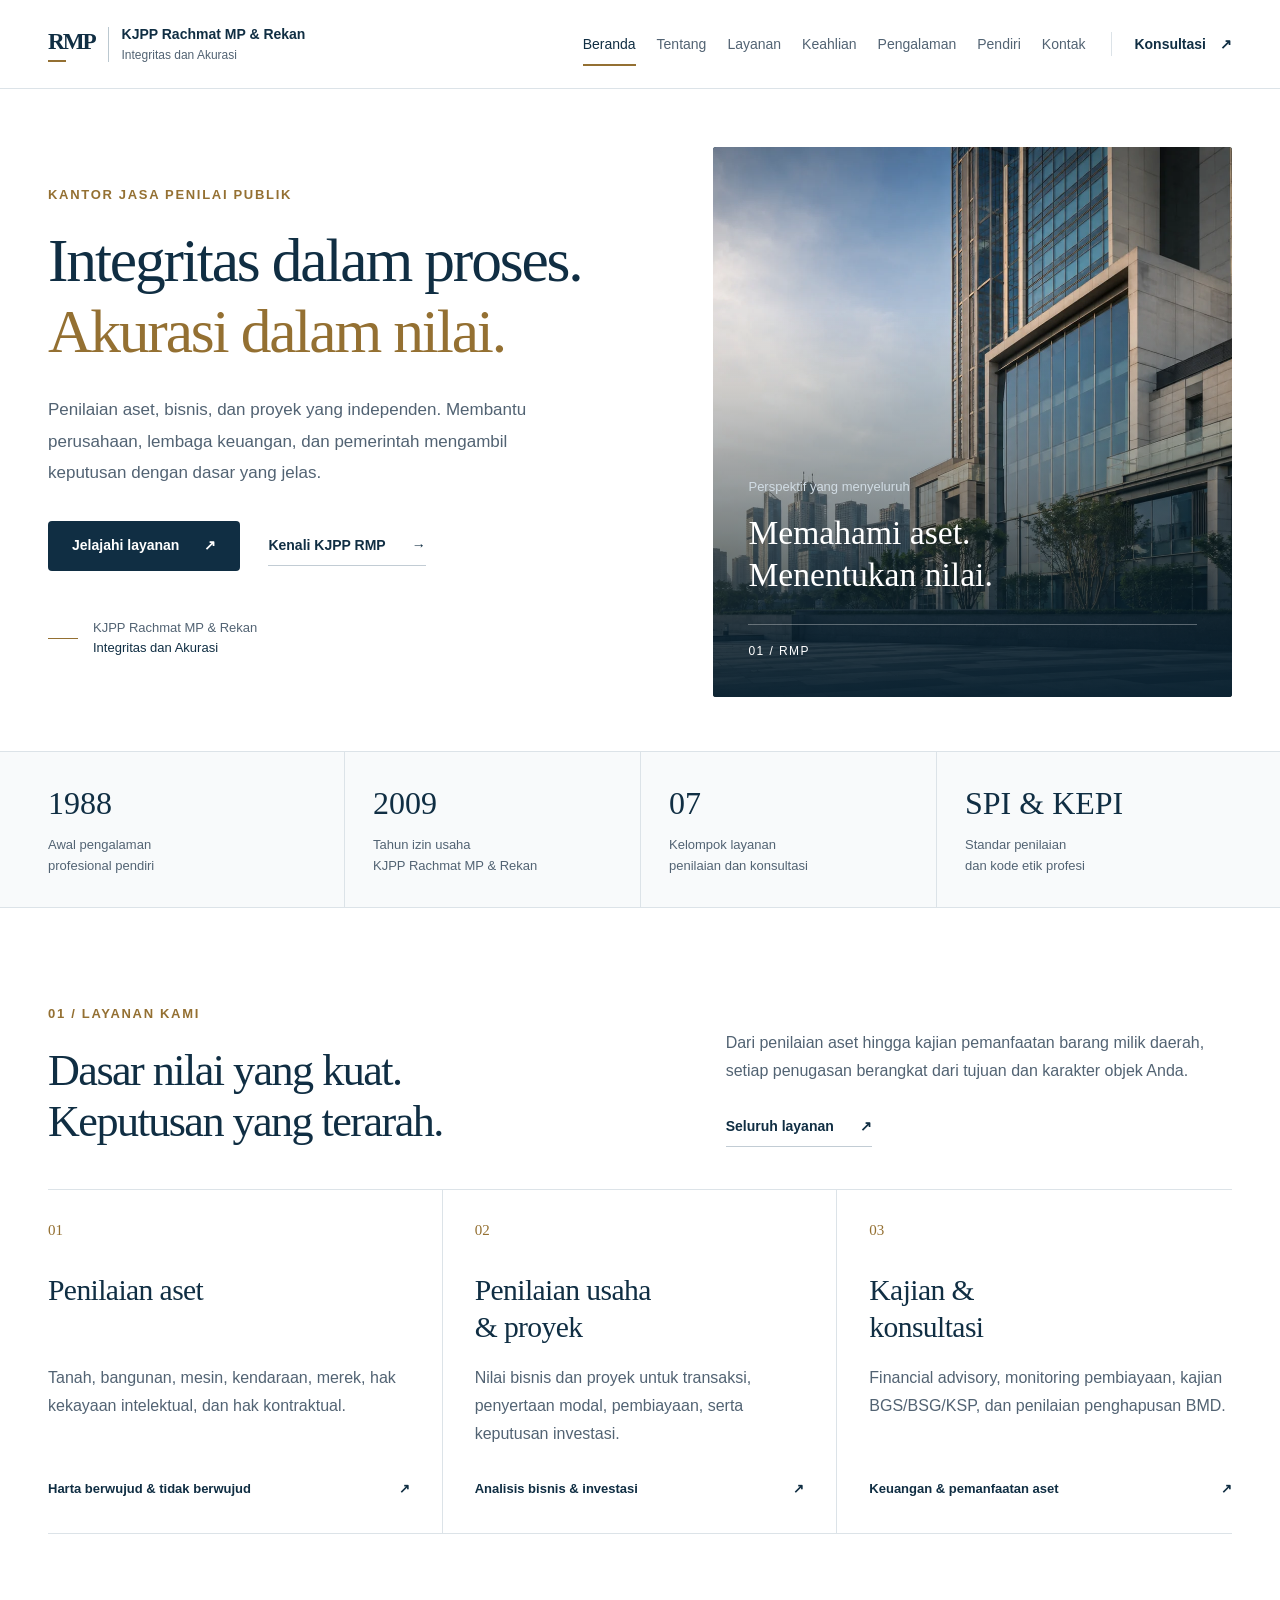
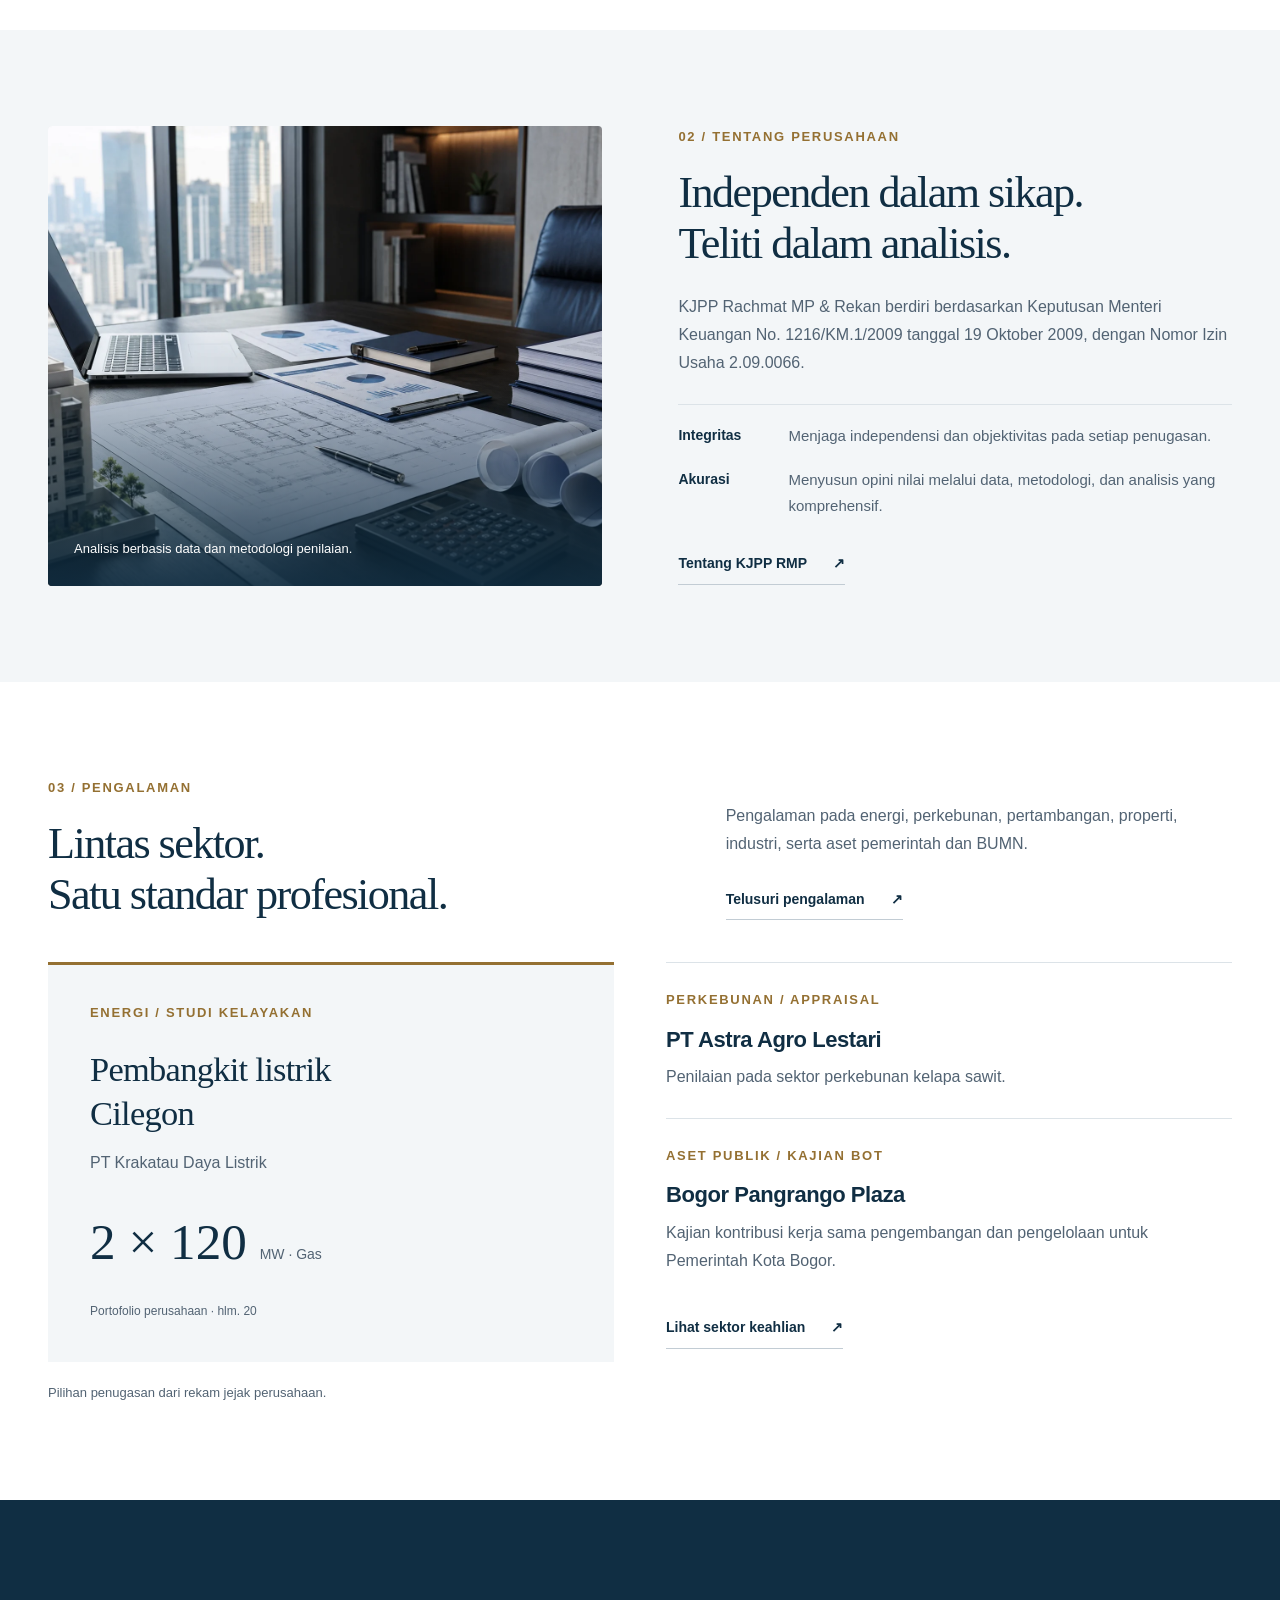
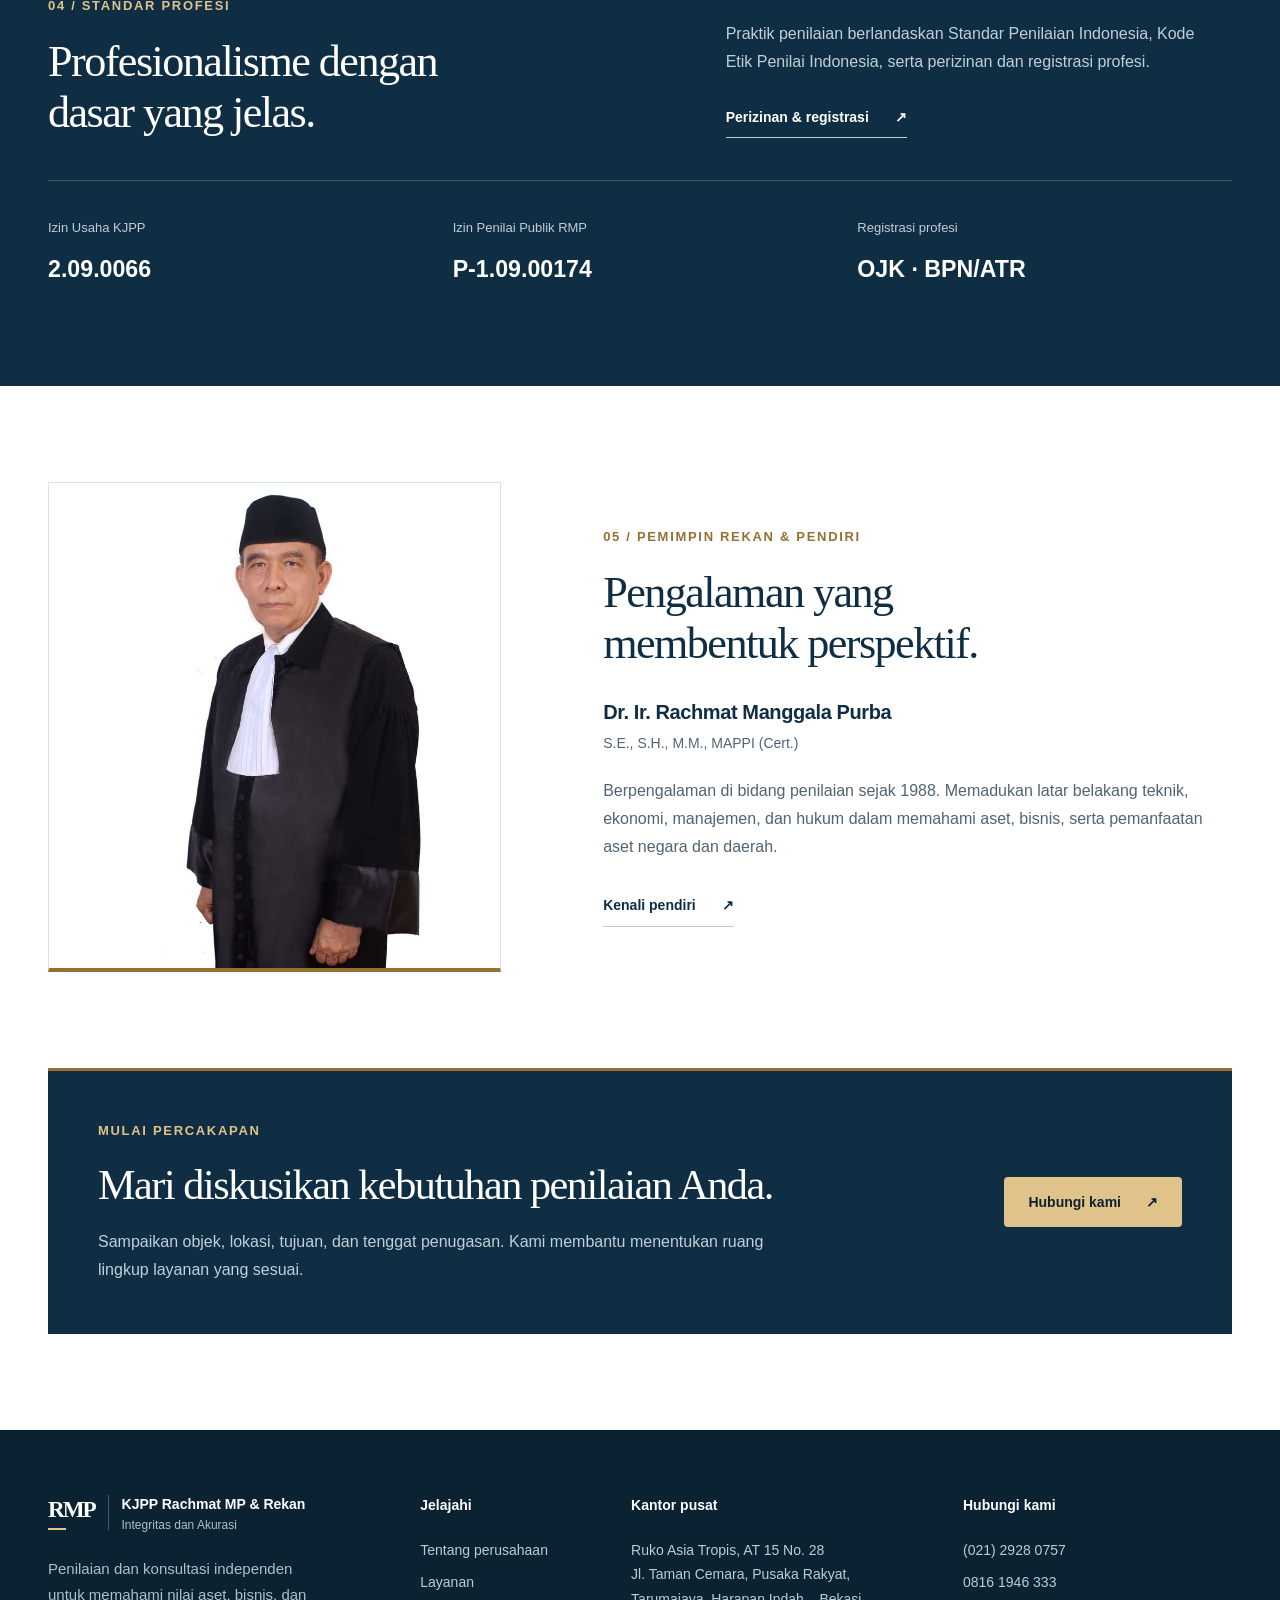
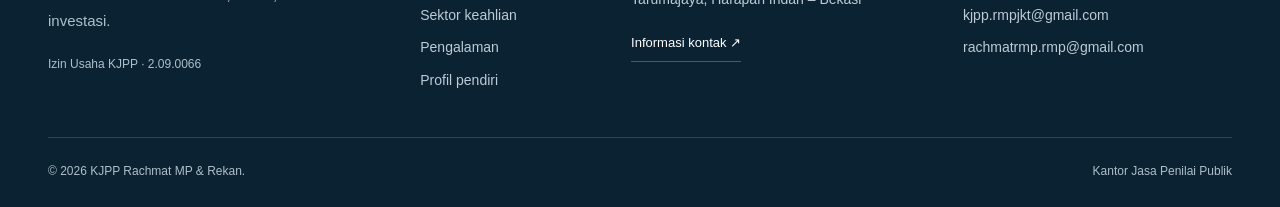
==== index.html @ 662c6973 "first commit" ====
<!doctype html>
<html lang="id">
<head>
<meta charset="utf-8"><meta name="viewport" content="width=device-width, initial-scale=1"><meta name="theme-color" content="#102e43"><title>KJPP Rachmat MP &amp; Rekan — Integritas dan Akurasi</title><meta name="description" content="KJPP Rachmat MP &amp; Rekan: layanan penilaian aset, usaha, proyek, financial advisory, dan kajian pemanfaatan aset. Integritas dan Akurasi."><link rel="stylesheet" href="styles.css"><script src="script.js" defer></script>
</head>
<body data-page="index">
<a class="skip-link" href="#main">Langsung ke konten</a>
<header class="site-header">
<div class="container navbar">
<a class="brand" href="index.html" aria-label="KJPP Rachmat MP dan Rekan, beranda"><span class="brand-mark" aria-hidden="true">RMP<span></span></span><span class="brand-text"><strong>KJPP Rachmat MP &amp; Rekan</strong><span>Integritas dan Akurasi</span></span></a>
<button class="menu-btn" type="button" aria-expanded="false" aria-controls="primary-navigation"><span class="menu-lines" aria-hidden="true"></span><span class="menu-label">Menu</span></button>
<nav class="nav-links" id="primary-navigation" aria-label="Navigasi utama">
<a href="index.html" aria-current="page">Beranda</a><a href="tentang.html">Tentang</a><a href="layanan.html">Layanan</a><a href="keahlian.html">Keahlian</a><a href="pengalaman.html">Pengalaman</a><a href="pendiri.html">Pendiri</a><a href="kontak.html">Kontak</a>
</nav>
<a class="header-contact" href="kontak.html">Konsultasi <span aria-hidden="true">↗</span></a>
</div>
</header>
<main id="main" tabindex="-1">
<section class="hero">
<div class="container hero-inner">
<div class="hero-copy">
<span class="kicker">Kantor Jasa Penilai Publik</span>
<h1>
Integritas dalam proses.<br><em>Akurasi dalam nilai.</em>
</h1>
<p>
Penilaian aset, bisnis, dan proyek yang independen. Membantu perusahaan, lembaga keuangan, dan pemerintah mengambil keputusan dengan dasar yang jelas.
</p>
<div class="hero-actions">
<a class="btn primary" href="layanan.html">Jelajahi layanan <span aria-hidden="true">↗</span></a><a class="text-link" href="tentang.html">Kenali KJPP RMP <span aria-hidden="true">→</span></a>
</div>
<div class="hero-note">
<span class="note-line" aria-hidden="true"></span>
<p>
KJPP Rachmat MP &amp; Rekan<br><strong>Integritas dan Akurasi</strong>
</p>
</div>
</div>
<figure class="hero-visual">
<img src="assets/properti-komersial.webp" width="1448" height="1086" alt="Ilustrasi gedung properti komersial" fetchpriority="high">
<figcaption>
<span>Perspektif yang menyeluruh</span><strong>Memahami aset.<br>Menentukan nilai.</strong><span class="image-index" aria-hidden="true">01 / RMP</span>
</figcaption>
</figure>
</div>
</section>
<section class="proof-band" aria-label="Profil singkat">
<div class="container proof-grid">
<div>
<strong>1988</strong><span>Awal pengalaman<br>profesional pendiri</span>
</div>
<div>
<strong>2009</strong><span>Tahun izin usaha<br>KJPP Rachmat MP &amp; Rekan</span>
</div>
<div>
<strong>07</strong><span>Kelompok layanan<br>penilaian dan konsultasi</span>
</div>
<div>
<strong>SPI &amp; KEPI</strong><span>Standar penilaian<br>dan kode etik profesi</span>
</div>
</div>
</section>
<section class="section">
<div class="container">
<div class="section-head reveal">
<div>
<span class="kicker">01 / Layanan kami</span>
<h2>
Dasar nilai yang kuat.<br>Keputusan yang terarah.
</h2>
</div>
<div>
<p>
Dari penilaian aset hingga kajian pemanfaatan barang milik daerah, setiap penugasan berangkat dari tujuan dan karakter objek Anda.
</p>
<a class="text-link" href="layanan.html">Seluruh layanan <span aria-hidden="true">↗</span></a>
</div>
</div>
<div class="home-services">
<a class="home-service reveal" href="layanan.html#harta"><span class="service-index">01</span>
<h3>
Penilaian aset
</h3>
<p>
Tanah, bangunan, mesin, kendaraan, merek, hak kekayaan intelektual, dan hak kontraktual.
</p>
<span class="service-link">Harta berwujud &amp; tidak berwujud <i aria-hidden="true">↗</i></span></a>
<a class="home-service reveal" href="layanan.html#usaha"><span class="service-index">02</span>
<h3>
Penilaian usaha<br>&amp; proyek
</h3>
<p>
Nilai bisnis dan proyek untuk transaksi, penyertaan modal, pembiayaan, serta keputusan investasi.
</p>
<span class="service-link">Analisis bisnis &amp; investasi <i aria-hidden="true">↗</i></span></a>
<a class="home-service reveal" href="layanan.html#financial"><span class="service-index">03</span>
<h3>
Kajian &amp;<br>konsultasi
</h3>
<p>
Financial advisory, monitoring pembiayaan, kajian BGS/BSG/KSP, dan penilaian penghapusan BMD.
</p>
<span class="service-link">Keuangan &amp; pemanfaatan aset <i aria-hidden="true">↗</i></span></a>
</div>
</div>
</section>
<section class="section paper">
<div class="container split">
<figure class="media photo-media reveal">
<img src="assets/analisis-penilaian.webp" width="1448" height="1086" loading="lazy" alt="Ilustrasi dokumen dan rencana analisis properti">
<figcaption>
Analisis berbasis data dan metodologi penilaian.
</figcaption>
</figure>
<div class="content reveal">
<span class="kicker">02 / Tentang perusahaan</span>
<h2>
Independen dalam sikap.<br>Teliti dalam analisis.
</h2>
<p>
KJPP Rachmat MP &amp; Rekan berdiri berdasarkan Keputusan Menteri Keuangan No. 1216/KM.1/2009 tanggal 19 Oktober 2009, dengan Nomor Izin Usaha 2.09.0066.
</p>
<div class="principle-list">
<div>
<strong>Integritas</strong>
<p>
Menjaga independensi dan objektivitas pada setiap penugasan.
</p>
</div>
<div>
<strong>Akurasi</strong>
<p>
Menyusun opini nilai melalui data, metodologi, dan analisis yang komprehensif.
</p>
</div>
</div>
<a class="text-link" href="tentang.html">Tentang KJPP RMP <span aria-hidden="true">↗</span></a>
</div>
</div>
</section>
<section class="section">
<div class="container">
<div class="section-head reveal">
<div>
<span class="kicker">03 / Pengalaman</span>
<h2>
Lintas sektor.<br>Satu standar profesional.
</h2>
</div>
<div>
<p>
Pengalaman pada energi, perkebunan, pertambangan, properti, industri, serta aset pemerintah dan BUMN.
</p>
<a class="text-link" href="pengalaman.html">Telusuri pengalaman <span aria-hidden="true">↗</span></a>
</div>
</div>
<div class="featured-work">
<article class="work-feature reveal">
<span class="eyebrow">Energi / Studi kelayakan</span>
<h3>
Pembangkit listrik<br>Cilegon
</h3>
<p>
PT Krakatau Daya Listrik
</p>
<div class="work-fact">
2 × 120 <span>MW · Gas</span>
</div>
<span class="work-source">Portofolio perusahaan · hlm. 20</span>
</article>
<div class="work-list">
<article class="reveal">
<span class="eyebrow">Perkebunan / Appraisal</span>
<h3>
PT Astra Agro Lestari
</h3>
<p>
Penilaian pada sektor perkebunan kelapa sawit.
</p>
</article>
<article class="reveal">
<span class="eyebrow">Aset publik / Kajian BOT</span>
<h3>
Bogor Pangrango Plaza
</h3>
<p>
Kajian kontribusi kerja sama pengembangan dan pengelolaan untuk Pemerintah Kota Bogor.
</p>
</article>
<a class="text-link" href="keahlian.html">Lihat sektor keahlian <span aria-hidden="true">↗</span></a>
</div>
</div>
<p class="source-note">
Pilihan penugasan dari rekam jejak perusahaan.
</p>
</div>
</section>
<section class="section navy">
<div class="container">
<div class="section-head reveal">
<div>
<span class="kicker">04 / Standar profesi</span>
<h2>
Profesionalisme dengan<br>dasar yang jelas.
</h2>
</div>
<div>
<p>
Praktik penilaian berlandaskan Standar Penilaian Indonesia, Kode Etik Penilai Indonesia, serta perizinan dan registrasi profesi.
</p>
<a class="text-link" href="tentang.html#legalitas">Perizinan &amp; registrasi <span aria-hidden="true">↗</span></a>
</div>
</div>
<div class="credential-band reveal">
<div>
<span>Izin Usaha KJPP</span><strong>2.09.0066</strong>
</div>
<div>
<span>Izin Penilai Publik RMP</span><strong>P-1.09.00174</strong>
</div>
<div>
<span>Registrasi profesi</span><strong>OJK · BPN/ATR</strong>
</div>
</div>
</div>
</section>
<section class="section">
<div class="container founder-feature">
<figure class="founder-photo reveal">
<img src="assets/rachmat-mp.jpg" width="731" height="966" loading="lazy" alt="Dr. Ir. Rachmat Manggala Purba, foto dari company profile">
</figure>
<div class="content reveal">
<span class="kicker">05 / Pemimpin Rekan &amp; Pendiri</span>
<h2>
Pengalaman yang membentuk perspektif.
</h2>
<h3 class="founder-name">
Dr. Ir. Rachmat Manggala Purba
</h3>
<p class="founder-degree">
S.E., S.H., M.M., MAPPI (Cert.)
</p>
<p>
Berpengalaman di bidang penilaian sejak 1988. Memadukan latar belakang teknik, ekonomi, manajemen, dan hukum dalam memahami aset, bisnis, serta pemanfaatan aset negara dan daerah.
</p>
<a class="text-link" href="pendiri.html">Kenali pendiri <span aria-hidden="true">↗</span></a>
</div>
</div>
</section>
<section class="cta">
<div class="container">
<div class="cta-box reveal">
<div>
<span class="kicker">Mulai percakapan</span>
<h2>
Mari diskusikan kebutuhan penilaian Anda.
</h2>
<p>
Sampaikan objek, lokasi, tujuan, dan tenggat penugasan. Kami membantu menentukan ruang lingkup layanan yang sesuai.
</p>
</div>
<a class="btn gold" href="kontak.html">Hubungi kami <span aria-hidden="true">↗</span></a>
</div>
</div>
</section>
</main>
<footer class="footer">
<div class="container">
<div class="footer-grid">
<div class="footer-about">
<a class="brand" href="index.html" aria-label="KJPP Rachmat MP dan Rekan, beranda"><span class="brand-mark" aria-hidden="true">RMP<span></span></span><span class="brand-text"><strong>KJPP Rachmat MP &amp; Rekan</strong><span>Integritas dan Akurasi</span></span></a>
<p>
Penilaian dan konsultasi independen untuk memahami nilai aset, bisnis, dan investasi.
</p>
<span class="footer-license">Izin Usaha KJPP · 2.09.0066</span>
</div>
<div>
<h2>
Jelajahi
</h2>
<div class="footer-links">
<a href="tentang.html">Tentang perusahaan</a><a href="layanan.html">Layanan</a><a href="keahlian.html">Sektor keahlian</a><a href="pengalaman.html">Pengalaman</a><a href="pendiri.html">Profil pendiri</a>
</div>
</div>
<div>
<h2>
Kantor pusat
</h2>
<address>
Ruko Asia Tropis, AT 15 No. 28<br>Jl. Taman Cemara, Pusaka Rakyat,<br>Tarumajaya, Harapan Indah – Bekasi
</address>
<a class="footer-address-link" href="kontak.html">Informasi kontak <span aria-hidden="true">↗</span></a>
</div>
<div>
<h2>
Hubungi kami
</h2>
<div class="footer-links">
<a href="tel:+622129280757">(021) 2928 0757</a><a href="tel:+628161946333">0816 1946 333</a><a href="mailto:kjpp.rmpjkt@gmail.com">kjpp.rmpjkt@gmail.com</a><a href="mailto:rachmatrmp.rmp@gmail.com">rachmatrmp.rmp@gmail.com</a>
</div>
</div>
</div>
<div class="footer-bottom">
<span>© <span data-year>2026</span> KJPP Rachmat MP &amp; Rekan.</span><span>Kantor Jasa Penilai Publik</span>
</div>
</div>
</footer>
</body>
</html>
---- styles.css ----
/* Shared design tokens. System fonts keep every page usable offline. */
:root {
  --ink:#102e43;
  --deep:#0b2232;
  --muted:#526373;
  --gold:#947032;
  --gold-light:#e0c28b;
  --line:#dce3e8;
  --paper:#f3f6f8;
  --max:1240px;
  --section:clamp(4rem,7.5vw,7rem);
}
* {
  box-sizing:border-box;
}
html {
  scroll-behavior:smooth;
  scroll-padding-top:110px;
}
body {
  margin:0;
  background:#fff;
  color:var(--ink);
  font:1rem/1.75 Arial,Helvetica,sans-serif;
  -webkit-font-smoothing:antialiased;
}
img {
  display:block;
  max-width:100%;
  height:auto;
}
a {
  color:inherit;
  text-decoration:none;
}
button,input,select,textarea {
  font:inherit;
}
button {
  cursor:pointer;
}
button,input,select,textarea {
  border-radius:4px;
}
:focus-visible {
  outline:3px solid #b88431;
  outline-offset:5px;
}
[hidden] {
  display:none!important;
}
figure,blockquote,h1,h2,h3,h4,p {
  margin:0;
}
address {
  font-style:normal;
  color:var(--muted);
}
h1,h2 {
  font-family:Georgia,'Times New Roman',serif;
  font-weight:400;
  line-height:1.16;
  letter-spacing:-.035em;
  text-wrap:balance;
}
h1 {
  font-size:clamp(2.7rem,4.8vw,4.2rem);
}
h2 {
  font-size:clamp(2rem,3.45vw,3.1rem);
}
h3 {
  font-size:1.25rem;
  line-height:1.4;
  font-weight:600;
  letter-spacing:-.02em;
}
h4 {
  font-size:1rem;
}
p {
  color:var(--muted);
}
li {
  padding-left:.2rem;
}
li::marker {
  color:var(--gold);
}
strong {
  font-weight:600;
}
main:focus {
  outline:none;
}
[id] {
  scroll-margin-top:110px;
}
.container {
  width:min(var(--max),calc(100% - 96px));
  margin-inline:auto;
}
.container>*,.split>*,.section-head>*,.contact-grid>*,.profile-panel>*,.footer-grid>*,.hero-inner>*,.service-layout>* {
  min-width:0;
}
.section {
  padding-block:var(--section);
}
.paper {
  background:var(--paper);
}
.navy {
  background:var(--ink);
  color:#fff;
}
.navy p {
  color:#c1cfd9;
}
.navy .kicker,.navy .eyebrow {
  color:var(--gold-light);
}
.navy .text-link {
  color:#fff;
}
.kicker,.eyebrow {
  display:block;
  font-size:.8125rem;
  font-weight:600;
  letter-spacing:.13em;
  line-height:1.55;
  text-transform:uppercase;
  color:var(--gold);
}
.kicker {
  margin-bottom:20px;
}
.small {
  font-size:.875rem;
}
.btn {
  display:inline-flex;
  justify-content:center;
  align-items:center;
  gap:25px;
  min-height:50px;
  padding:12px 23px;
  border:1px solid transparent;
  border-radius:4px;
  font-weight:600;
  font-size:.875rem;
  line-height:1.6;
  transition:background .2s,border-color .2s,color .2s;
}
.btn.primary {
  color:#fff;
  background:var(--ink);
}
.btn.primary:hover {
  background:#215272;
}
.btn.secondary {
  border-color:#bac7d0;
  background:#fff;
  color:var(--ink);
}
.btn.secondary:hover {
  border-color:var(--ink);
  background:var(--paper);
}
.btn.gold {
  background:var(--gold-light);
  color:var(--deep);
}
.btn.gold:hover {
  background:#ecd8b0;
}
.text-link {
  display:inline-flex;
  align-items:center;
  gap:26px;
  font-size:.875rem;
  font-weight:600;
  padding-block:9px;
  border-bottom:1px solid #c2ccd4;
  line-height:1.6;
}
.text-link:hover {
  color:var(--gold);
  border-color:currentColor;
}
.center-action {
  margin-top:36px;
  display:flex;
  justify-content:center;
}
.skip-link {
  position:fixed;
  left:16px;
  top:10px;
  z-index:100;
  padding:12px 18px;
  background:#fff;
  box-shadow:0 3px 20px #0002;
  transform:translateY(-160%);
}
.skip-link:focus {
  transform:none;
}
/* Navigation */
.site-header {
  position:sticky;
  top:0;
  z-index:50;
  background:#fffffff5;
  border-bottom:1px solid var(--line);
}
@supports(backdrop-filter:blur(10px)) {
  .site-header {
    backdrop-filter:blur(14px);
  }
}
.navbar {
  min-height:88px;
  display:flex;
  align-items:center;
  gap:26px;
}
.brand {
  display:inline-flex;
  align-items:center;
  gap:13px;
  flex-shrink:0;
}
.brand-mark {
  position:relative;
  padding-right:13px;
  border-right:1px solid #bbc8d0;
  font:700 1.45rem/1.25 Georgia,serif;
  letter-spacing:-.09em;
}
.brand-mark>span {
  display:block;
  width:18px;
  height:2px;
  margin-top:4px;
  background:var(--gold);
}
.brand-text {
  display:grid;
  gap:5px;
  line-height:1.3;
}
.brand-text strong {
  font-size:.875rem;
}
.brand-text>span {
  font-size:.75rem;
  color:var(--muted);
}
.nav-links {
  display:flex;
  align-items:stretch;
  gap:21px;
  margin-left:auto;
}
.nav-links a {
  padding:28px 0;
  font-size:.875rem;
  color:var(--muted);
  position:relative;
  white-space:nowrap;
}
.nav-links a:hover,.nav-links a[aria-current] {
  color:var(--ink);
}
.nav-links a[aria-current]::after {
  position:absolute;
  content:'';
  height:2px;
  background:var(--gold);
  left:0;
  right:0;
  bottom:18px;
}
.header-contact {
  white-space:nowrap;
  border-left:1px solid var(--line);
  padding-left:22px;
  display:inline-flex;
  align-items:center;
  gap:14px;
  font-size:.875rem;
  font-weight:600;
}
.header-contact:hover {
  color:var(--gold);
}
.menu-btn {
  display:none;
}
/* Home: editorial image and typography, no floating panels. */
.hero {
  padding-block:58px 54px;
}
.hero-inner {
  display:grid;
  grid-template-columns:1.16fr 1fr;
  gap:clamp(32px,5vw,72px);
  align-items:center;
}
.hero-copy {
  padding-block:28px;
}
.hero-copy h1 em {
  color:var(--gold);
  font-style:normal;
}
.hero-copy>p {
  margin-top:27px;
  max-width:530px;
  font-size:1.0625rem;
  line-height:1.85;
}
.hero-actions {
  display:flex;
  flex-wrap:wrap;
  align-items:center;
  gap:18px 28px;
  margin-top:32px;
}
.hero-note {
  margin-top:47px;
  display:flex;
  align-items:center;
  gap:15px;
}
.note-line {
  width:30px;
  height:1px;
  background:var(--gold);
}
.hero-note p {
  font-size:.8125rem;
  line-height:1.6;
}
.hero-note strong {
  font-weight:400;
  color:var(--ink);
}
.hero-visual {
  min-height:550px;
  align-self:stretch;
  position:relative;
  overflow:hidden;
  background:var(--ink);
  border-radius:3px;
}
.hero-visual>img {
  position:absolute;
  inset:0;
  width:100%;
  height:100%;
  object-fit:cover;
  object-position:64% center;
}
.hero-visual::after {
  content:'';
  position:absolute;
  inset:0;
  background:linear-gradient(0deg,#082131ec,#08213100 70%);
}
.hero-visual figcaption {
  position:absolute;
  z-index:1;
  left:35px;
  right:35px;
  bottom:35px;
  color:#fff;
}
.hero-visual figcaption>span:first-child {
  font-size:.8125rem;
  color:#d1dce4;
}
.hero-visual figcaption strong {
  display:block;
  font:400 2.1rem/1.25 Georgia,serif;
  margin-top:12px;
}
.image-index {
  display:block;
  margin-top:28px;
  padding-top:16px;
  border-top:1px solid #ffffff50;
  font-size:.75rem;
  letter-spacing:.12em;
}
.proof-band {
  border-block:1px solid var(--line);
  background:#f8fafb;
}
.proof-grid {
  display:grid;
  grid-template-columns:repeat(4,minmax(0,1fr));
}
.proof-grid>div {
  padding:31px 28px;
  border-left:1px solid var(--line);
}
.proof-grid>div:first-child {
  padding-left:0;
  border-left:0;
}
.proof-grid strong {
  display:block;
  font:400 2rem/1.3 Georgia,serif;
  margin-bottom:9px;
}
.proof-grid span {
  display:block;
  font-size:.8125rem;
  color:var(--muted);
  line-height:1.65;
}
.section-head {
  display:grid;
  grid-template-columns:1.2fr 1fr;
  gap:70px;
  align-items:end;
  margin-bottom:42px;
}
.section-head>p,.section-head>div>p {
  max-width:490px;
}
.section-head .text-link {
  margin-top:21px;
}
.home-services {
  display:grid;
  grid-template-columns:repeat(3,minmax(0,1fr));
  border-block:1px solid var(--line);
}
.home-service {
  padding:32px;
  display:flex;
  flex-direction:column;
  border-right:1px solid var(--line);
  transition:background .25s;
}
.home-service:first-child {
  padding-left:0;
}
.home-service:last-child {
  padding-right:0;
  border-right:0;
}
.home-service:hover {
  background:#f7f9fa;
}
.service-index {
  font:400 .9375rem Georgia,serif;
  color:var(--gold);
  margin-bottom:33px;
}
.home-service h3 {
  font:400 1.85rem/1.25 Georgia,serif;
  min-height:2.5em;
}
.home-service p {
  margin-top:18px;
}
.service-link {
  display:flex;
  justify-content:space-between;
  gap:15px;
  font-size:.8125rem;
  font-weight:600;
  padding-top:30px;
  margin-top:auto;
}
.service-link i {
  font-style:normal;
}
.split {
  display:grid;
  grid-template-columns:1fr 1fr;
  align-items:center;
  gap:clamp(32px,6vw,84px);
}
.split.reverse .media {
  order:2;
}
.content h2 {
  margin-bottom:23px;
}
.content>p+p {
  margin-top:18px;
}
.content .text-link {
  margin-top:24px;
}
.content>.btn {
  margin-top:25px;
}
.media {
  position:relative;
  min-height:460px;
  overflow:hidden;
  background:#e7edf1;
  border-radius:4px;
}
.photo-media img {
  position:absolute;
  width:100%;
  height:100%;
  object-fit:cover;
  inset:0;
}
.photo-media::after {
  content:'';
  position:absolute;
  inset:0;
  background:linear-gradient(0deg,#102e43dc,transparent 48%);
}
.photo-media figcaption {
  position:absolute;
  z-index:1;
  bottom:25px;
  left:26px;
  right:26px;
  color:#fff;
  font-size:.8125rem;
}
.principle-list {
  margin-top:27px;
  border-top:1px solid var(--line);
}
.principle-list>div {
  padding-top:18px;
  display:grid;
  grid-template-columns:90px 1fr;
  gap:20px;
}
.principle-list strong {
  font-size:.875rem;
}
.principle-list p {
  font-size:.9375rem;
}
.featured-work {
  display:grid;
  grid-template-columns:1fr 1fr;
  gap:52px;
}
.work-feature {
  padding:38px 42px;
  background:var(--paper);
  border-top:3px solid var(--gold);
}
.work-feature h3 {
  font:400 2.15rem/1.3 Georgia,serif;
  margin-block:23px 13px;
}
.work-fact {
  padding-block:32px 20px;
  font:400 3.2rem/1.3 Georgia,serif;
}
.work-fact span {
  font:400 .875rem Arial,sans-serif;
  color:var(--muted);
}
.work-source {
  font-size:.75rem;
  color:var(--muted);
}
.work-list article {
  border-top:1px solid var(--line);
  padding:27px 0;
}
.work-list h3 {
  margin-block:14px 8px;
  font-size:1.375rem;
}
.work-list .text-link {
  margin-top:5px;
}
.credential-band {
  display:grid;
  grid-template-columns:repeat(3,minmax(0,1fr));
  gap:30px;
  border-top:1px solid #ffffff35;
  padding-top:32px;
}
.credential-band span {
  color:#bfced8;
  font-size:.8125rem;
}
.credential-band strong {
  display:block;
  font-size:1.45rem;
  margin-top:8px;
  overflow-wrap:anywhere;
}
.founder-feature {
  display:grid;
  grid-template-columns:.72fr 1fr;
  align-items:center;
  gap:clamp(36px,8vw,112px);
}
.founder-photo {
  height:490px;
  overflow:hidden;
  border:1px solid var(--line);
  border-bottom:4px solid var(--gold);
}
.founder-photo img {
  height:100%;
  width:100%;
  object-fit:contain;
  object-position:center bottom;
  background:#fff;
}
.founder-name {
  margin-top:28px;
}
.founder-degree {
  margin-block:5px 22px;
  font-size:.875rem;
}
/* Interior pages */
.page-hero {
  padding-block:35px 65px;
  border-bottom:1px solid var(--line);
  background:var(--paper);
}
.page-hero .wrap {
  max-width:var(--max);
}
.breadcrumb {
  display:flex;
  gap:12px;
  align-items:center;
  margin-bottom:42px;
  font-size:.8125rem;
  color:var(--muted);
}
.breadcrumb a:hover {
  color:var(--gold);
}
.breadcrumb b {
  font-weight:400;
}
.page-hero h1 {
  max-width:920px;
  font-size:clamp(2.5rem,4.5vw,4rem);
}
.page-hero .wrap>p {
  margin-top:24px;
  max-width:790px;
  font-size:1.0625rem;
}
.hero-degree {
  margin-top:15px;
  color:var(--muted);
  font-size:1.125rem;
}
.grid-3,.grid-4 {
  display:grid;
  gap:22px;
}
.grid-3 {
  grid-template-columns:repeat(3,minmax(0,1fr));
}
.grid-4 {
  grid-template-columns:repeat(4,minmax(0,1fr));
}
.card {
  padding:28px;
  border:1px solid var(--line);
  border-radius:8px;
  background:#fff;
}
.card .icon {
  color:var(--gold);
  font:400 1.4rem Georgia,serif;
  margin-bottom:25px;
}
.card h3 {
  margin-bottom:15px;
}
.card p {
  font-size:1rem;
}
.bullets {
  display:grid;
  gap:20px;
  margin-top:28px;
}
.bullet {
  display:grid;
  grid-template-columns:22px 1fr;
  gap:14px;
}
.bullet i {
  color:var(--gold);
  font-style:normal;
}
.bullet strong {
  display:block;
  margin-bottom:3px;
}
.bullet p {
  font-size:1rem;
}
.timeline {
  margin-top:27px;
  border-left:1px solid #c9d3db;
}
.timeline>div {
  display:grid;
  grid-template-columns:65px 1fr;
  gap:20px;
  padding:17px 0 17px 21px;
  position:relative;
}
.timeline>div::before {
  content:'';
  position:absolute;
  left:-4px;
  top:28px;
  width:7px;
  height:7px;
  border-radius:50%;
  background:var(--gold);
}
.timeline strong {
  font:400 1.35rem Georgia,serif;
}
.timeline span {
  color:var(--muted);
}
.vision-box {
  padding:42px;
  background:var(--ink);
  border-left:4px solid var(--gold-light);
  margin-bottom:24px;
}
.vision-box p {
  color:#fff;
  font:400 clamp(1.35rem,2.2vw,1.9rem)/1.6 Georgia,serif;
}
.mission-grid {
  display:grid;
  grid-template-columns:repeat(3,minmax(0,1fr));
  gap:18px;
}
.mission {
  padding:26px;
  border:1px solid var(--line);
  background:#fff;
}
.mission b {
  color:var(--gold);
  font:400 1.2rem Georgia,serif;
}
.mission p {
  margin-top:17px;
}
.leadership-grid {
  display:grid;
  grid-template-columns:repeat(3,minmax(0,1fr));
  gap:20px;
}
.leadership-grid article {
  padding:28px;
  border:1px solid var(--line);
  border-top:3px solid var(--gold);
}
.leadership-grid span {
  font-size:.8125rem;
  color:var(--gold);
}
.leadership-grid h3 {
  margin-block:19px 8px;
}
.leadership-grid p {
  font-size:.9375rem;
}
.advisor-strip {
  display:flex;
  align-items:center;
  gap:18px 30px;
  flex-wrap:wrap;
  background:var(--paper);
  padding:24px 28px;
  margin-top:24px;
  font-size:.9375rem;
}
.advisor-strip strong {
  color:var(--gold);
}
.division-grid {
  margin-top:24px;
  display:grid;
  grid-template-columns:repeat(3,minmax(0,1fr));
  gap:20px;
}
.division-card {
  padding:24px 0;
  border-top:1px solid var(--line);
}
.division-card h3 {
  font-size:1.0625rem;
}
.division-card p {
  margin-top:9px;
  font-size:.9375rem;
}
.license-grid,.license-grid.compact {
  display:grid;
  grid-template-columns:repeat(2,minmax(0,1fr));
  gap:0 34px;
}
.license {
  border-top:1px solid #ffffff35;
  padding:25px 0;
}
.license>span {
  color:var(--gold-light);
  font-size:.8125rem;
}
.license strong {
  display:block;
  margin-block:10px;
  font-size:1.125rem;
  overflow-wrap:anywhere;
}
.license p {
  font-size:.9375rem;
}
.source-note {
  font-size:.8125rem;
  line-height:1.7;
  margin-top:20px;
  max-width:910px;
}
.source-note.light {
  color:#b3c4d0;
}
.service-layout {
  display:grid;
  grid-template-columns:245px minmax(0,1fr);
  gap:60px;
  align-items:start;
}
.service-nav {
  position:sticky;
  top:115px;
  display:grid;
}
.service-nav a {
  display:flex;
  gap:12px;
  border-bottom:1px solid var(--line);
  padding-block:17px;
  font-size:.875rem;
  line-height:1.6;
}
.service-nav a:hover {
  color:var(--gold);
}
.service-nav span {
  color:var(--gold);
  font-size:.8125rem;
}
.service-stack {
  display:grid;
}
.service-detail {
  display:grid;
  grid-template-columns:48px minmax(0,1fr);
  gap:24px;
  padding-block:43px;
  border-top:1px solid var(--line);
}
.service-detail:first-child {
  padding-top:0;
  border-top:none;
}
.service-detail:last-child {
  padding-bottom:0;
}
.service-number {
  color:var(--gold);
  font:400 1.5rem Georgia,serif;
  padding-top:5px;
}
.service-detail h2 {
  font-size:clamp(1.8rem,2.5vw,2.4rem);
  margin-block:10px 20px;
}
.service-detail ul {
  columns:2;
  column-gap:30px;
  padding-left:17px;
  margin-block:23px 0;
  color:var(--muted);
}
.service-detail li {
  break-inside:avoid;
  margin-bottom:9px;
}
.method-note {
  background:var(--paper);
  border-left:2px solid var(--gold);
  padding:18px 20px;
  margin-top:25px;
  color:var(--muted);
  font-size:.9375rem;
}
.method-note strong {
  color:var(--ink);
}
.wide-photo {
  position:relative;
  overflow:hidden;
  min-height:420px;
  background:var(--ink);
  border-radius:4px;
}
.wide-photo>img {
  position:absolute;
  inset:0;
  width:100%;
  height:100%;
  object-fit:cover;
}
.wide-photo::after {
  content:'';
  position:absolute;
  inset:0;
  background:linear-gradient(90deg,#0b2232ed,#0b223288 70%,#0b22324d);
}
.wide-photo-overlay {
  position:relative;
  z-index:1;
  max-width:810px;
  padding:55px;
}
.wide-photo-overlay h2 {
  color:#fff;
  margin-bottom:23px;
}
.wide-photo-overlay p {
  color:#d9e4eb;
}
.wide-photo-overlay .kicker {
  color:var(--gold-light);
}
.visual-break,.contact-visual {
  padding-bottom:var(--section);
}
.sector-grid {
  display:grid;
  grid-template-columns:repeat(3,minmax(0,1fr));
  gap:0 30px;
}
.sector-card {
  border-top:1px solid var(--line);
  padding:30px 0;
  display:flex;
  flex-direction:column;
}
.sector-card b {
  color:var(--gold);
  font-size:.8125rem;
  letter-spacing:.04em;
  font-weight:400;
}
.sector-card h3 {
  margin-block:15px 13px;
  font:400 1.65rem/1.3 Georgia,serif;
}
.sector-card span {
  padding-top:20px;
  margin-top:auto;
  font-size:.8125rem;
  color:var(--muted);
}
.sector-chips {
  display:flex;
  gap:10px;
  flex-wrap:wrap;
}
.sector-chips span {
  border:1px solid var(--line);
  padding:10px 15px;
  font-size:.875rem;
}
.stats {
  display:grid;
  grid-template-columns:repeat(4,minmax(0,1fr));
}
.light-stats {
  background:var(--ink);
  border-radius:4px;
}
.stat {
  padding:27px;
  border-right:1px solid #ffffff25;
}
.stat:last-child {
  border-right:0;
}
.stat strong {
  display:block;
  color:#fff;
  font:400 1.7rem/1.3 Georgia,serif;
  overflow-wrap:anywhere;
}
.stat span {
  display:block;
  margin-top:10px;
  color:#c1cfd9;
  font-size:.8125rem;
}
.portfolio-groups {
  display:grid;
  border-top:1px solid var(--line);
}
.portfolio-group {
  border-bottom:1px solid var(--line);
}
.portfolio-group summary {
  list-style:none;
  cursor:pointer;
  display:grid;
  grid-template-columns:1fr auto 20px;
  align-items:center;
  gap:20px;
  padding-block:26px;
}
.portfolio-group summary::-webkit-details-marker {
  display:none;
}
.portfolio-group summary::after {
  content:'+';
  color:var(--gold);
  font-size:1.5rem;
  font-weight:400;
}
.portfolio-group[open] summary::after {
  content:'−';
}
.portfolio-group summary span {
  font-size:1.2rem;
  line-height:1.5;
  font-weight:600;
}
.portfolio-group summary b {
  color:var(--muted);
  font-size:.8125rem;
  font-weight:400;
}
.portfolio-group summary:hover {
  color:var(--gold);
}
.portfolio-list {
  display:grid;
  grid-template-columns:repeat(2,minmax(0,1fr));
  gap:12px 25px;
  padding-bottom:26px;
}
.portfolio-list span {
  background:var(--paper);
  padding:14px 17px;
  font-size:.9375rem;
}
.experience-grid {
  display:grid;
  grid-template-columns:repeat(2,minmax(0,1fr));
  gap:25px;
}
.experience-card {
  display:flex;
  flex-direction:column;
  padding:31px;
  border:1px solid var(--line);
  background:#fff;
}
.experience-meta {
  display:flex;
  flex-wrap:wrap;
  justify-content:space-between;
  gap:12px;
  color:var(--gold);
  font-size:.8125rem;
  margin-bottom:28px;
}
.experience-card h3 {
  margin-bottom:12px;
}
.experience-type {
  padding-top:25px;
  margin-top:auto;
  font-size:.8125rem;
  color:var(--ink);
  font-weight:600;
}
.dark-list {
  display:grid;
  grid-template-columns:repeat(2,minmax(0,1fr));
  gap:0 35px;
}
.dark-list>span {
  border-top:1px solid #ffffff30;
  padding:22px 0;
  color:#e1eaf0;
}
.partner-logo-stack {
  display:grid;
  gap:38px;
}
.partner-logo-panel {
  border:1px solid var(--line);
  padding:30px;
  border-radius:6px;
}
.partner-logo-heading {
  display:grid;
  grid-template-columns:1fr 1fr;
  gap:45px;
  align-items:end;
  padding-bottom:25px;
}
.partner-logo-heading h3 {
  font:400 1.65rem/1.35 Georgia,serif;
  margin-top:13px;
}
.partner-logo-heading p {
  font-size:.9375rem;
}
.logo-wall-frame {
  padding:15px;
  border-top:1px solid var(--line);
}
.logo-wall-frame img,.logo-wall-frame picture {
  width:100%;
  height:auto;
}
.partner-disclaimer {
  margin-top:24px;
  padding:22px;
  display:grid;
  grid-template-columns:160px 1fr;
  gap:25px;
  background:var(--paper);
}
.partner-disclaimer strong,.partner-disclaimer p {
  font-size:.8125rem;
}
.profile-panel {
  display:grid;
  grid-template-columns:.8fr 1.2fr;
  gap:65px;
  align-items:center;
}
.portrait {
  position:relative;
  min-height:565px;
  border:1px solid var(--line);
  overflow:hidden;
}
.portrait img {
  position:absolute;
  width:100%;
  height:100%;
  object-fit:contain;
  object-position:center bottom;
}
.portrait-caption {
  position:absolute;
  left:0;
  bottom:0;
  right:0;
  padding:21px 24px;
  background:#102e43f5;
  color:#fff;
  line-height:1.5;
}
.portrait-caption small {
  color:#d0dde6;
  font-size:.8125rem;
}
.profile-panel h2 {
  margin-bottom:20px;
}
.credentials {
  display:flex;
  flex-wrap:wrap;
  gap:9px;
  margin-block:24px;
}
.credential {
  padding:7px 11px;
  border:1px solid var(--line);
  font-size:.8125rem;
  line-height:1.5;
}
.highlight-box {
  background:#fff;
  padding:25px;
  border-left:3px solid var(--gold);
  margin-top:28px;
}
.highlight-box>span {
  color:var(--gold);
  font-size:.8125rem;
}
.highlight-box strong {
  display:block;
  font:400 1.45rem/1.4 Georgia,serif;
  margin-block:10px;
}
.highlight-box p {
  font-size:.9375rem;
}
.inline-link {
  text-decoration:underline;
  text-underline-offset:4px;
}
.inline-link:hover {
  color:var(--gold);
}
.btn:disabled {
  cursor:not-allowed;
  opacity:.55;
}
.service-detail ul+p {
  margin-top:20px;
}
/* Contact: email composition, never an unconfirmed delivery status. */
.contact-grid {
  display:grid;
  grid-template-columns:.83fr 1.17fr;
  gap:70px;
  align-items:start;
}
.contact-info>h2 {
  margin-bottom:13px;
}
.contact-list {
  margin-top:30px;
}
.contact-item {
  display:grid;
  grid-template-columns:30px 1fr;
  gap:14px;
  padding:23px 0;
  border-top:1px solid var(--line);
}
.contact-number {
  color:var(--gold);
  font-size:.8125rem;
}
.contact-item h3 {
  font-size:.9375rem;
  margin-bottom:10px;
}
.contact-item a {
  display:block;
  width:fit-content;
  color:var(--muted);
  overflow-wrap:anywhere;
}
.contact-item a:hover {
  color:var(--gold);
  text-decoration:underline;
}
.contact-license {
  display:flex;
  flex-wrap:wrap;
  justify-content:space-between;
  gap:16px;
  padding:22px;
  margin-top:10px;
  background:var(--paper);
  font-size:.875rem;
}
.contact-license span {
  color:var(--muted);
}
.form {
  padding:35px;
  background:var(--paper);
  border:1px solid var(--line);
  border-radius:6px;
}
.form h2 {
  font-size:1.9rem;
}
.form-intro {
  margin-block:15px 28px;
  font-size:.9375rem;
}
.form-grid {
  display:grid;
  grid-template-columns:repeat(2,minmax(0,1fr));
  gap:20px;
}
.field {
  display:grid;
  gap:7px;
  align-content:start;
}
.field.full {
  grid-column:1/-1;
}
.field label {
  font-size:.875rem;
  font-weight:600;
}
.field label span {
  color:#8b3f29;
}
.field input,.field select,.field textarea,.email-fallback textarea {
  width:100%;
  min-width:0;
  border:1px solid #b5c2cd;
  padding:12px;
  background:#fff;
  color:var(--ink);
  font-size:1rem;
  line-height:1.6;
}
.field textarea {
  resize:vertical;
  min-height:145px;
}
.field :is(input,textarea,select):focus {
  outline:2px solid var(--ink);
  outline-offset:1px;
  border-color:var(--ink);
}
.form>.btn {
  margin-top:26px;
  width:100%;
}
.form-footnote {
  font-size:.8125rem;
  margin-top:15px;
}
.form-status:not(:empty) {
  padding:15px;
  margin-top:20px;
  background:#e0eaf1;
  color:var(--ink);
  font-size:.9375rem;
}
.email-fallback {
  margin-top:22px;
  border-top:1px solid var(--line);
  padding-top:20px;
}
.email-fallback label {
  font-size:.875rem;
  display:block;
  margin-top:15px;
}
.email-fallback p {
  font-size:.875rem;
}
.email-fallback textarea {
  resize:vertical;
  margin-block:7px;
}
.email-fallback a {
  overflow-wrap:anywhere;
  text-decoration:underline;
}
.process {
  display:grid;
  grid-template-columns:repeat(4,minmax(0,1fr));
  counter-reset:step;
  gap:30px;
}
.process-item {
  padding-top:22px;
  border-top:1px solid #b9c8d3;
}
.process-item::before {
  counter-increment:step;
  content:'0' counter(step);
  display:block;
  color:var(--gold);
  font:400 1.1rem Georgia,serif;
  margin-bottom:22px;
}
.process-item h3 {
  margin-bottom:11px;
}
/* Shared consultation panel and footer. */
.cta {
  padding-bottom:var(--section);
}
.cta-box {
  padding:50px;
  background:var(--ink);
  color:#fff;
  display:grid;
  grid-template-columns:1fr auto;
  gap:60px;
  align-items:center;
  border-top:3px solid var(--gold);
}
.cta-box .kicker {
  color:var(--gold-light);
}
.cta-box h2 {
  max-width:730px;
  font-size:clamp(1.9rem,3.3vw,2.75rem);
}
.cta-box p {
  color:#c1cfd9;
  max-width:700px;
  margin-top:18px;
}
.cta-box>.btn {
  white-space:nowrap;
}
.cta-actions {
  display:flex;
  flex-direction:column;
  align-items:stretch;
  gap:12px;
}
.footer {
  background:var(--deep);
  color:#fff;
  padding:65px 0 25px;
}
.footer-grid {
  display:grid;
  grid-template-columns:1.25fr .65fr 1.1fr 1fr;
  gap:36px;
  padding-bottom:45px;
}
.footer .brand {
  align-items:flex-start;
}
.footer .brand-text>span {
  color:#aebfcb;
}
.footer .brand-mark {
  border-color:#ffffff40;
}
.footer .brand-mark>span {
  background:var(--gold-light);
}
.footer-about>p {
  max-width:270px;
  margin-top:22px;
  font-size:.9375rem;
  color:#aebfcb;
}
.footer-license {
  display:block;
  color:#aebfcb;
  font-size:.75rem;
  margin-top:20px;
}
.footer h2 {
  font:600 .875rem/1.5 Arial,sans-serif;
  letter-spacing:0;
  margin-bottom:22px;
}
.footer-links {
  display:grid;
  gap:8px;
  font-size:.875rem;
  color:#bdcbd6;
}
.footer-links a {
  width:fit-content;
  overflow-wrap:anywhere;
}
.footer-links a:hover {
  color:#fff;
  text-decoration:underline;
}
.footer address {
  color:#bdcbd6;
  font-size:.875rem;
}
.footer-address-link {
  display:inline-block;
  border-bottom:1px solid #ffffff40;
  padding-block:6px;
  margin-top:15px;
  font-size:.8125rem;
}
.footer-bottom {
  display:flex;
  justify-content:space-between;
  gap:20px;
  flex-wrap:wrap;
  border-top:1px solid #ffffff25;
  padding-top:23px;
  color:#aebfcb;
  font-size:.75rem;
}
.redirect-page {
  padding-block:100px;
}
.redirect-page h1 {
  margin-bottom:25px;
}
/* Content stays visible unless supported JavaScript progressively adds motion. */
.reveal.is-pending {
  opacity:0;
  transform:translateY(20px);
}
.reveal {
  transition:opacity .65s ease,transform .65s cubic-bezier(.2,.7,.2,1);
}
.reveal.is-visible {
  opacity:1;
  transform:none;
}
@media(min-width:1450px) {
  .hero {
    padding-block:70px;
  }
  .hero-visual {
    min-height:575px;
  }
}
@media(max-width:1240px) {
  .container {
    width:calc(100% - 64px);
  }
  .navbar {
    gap:20px;
  }
  .nav-links {
    gap:17px;
  }
  .header-contact {
    display:none;
  }
  .hero-copy h1 {
    font-size:clamp(2.7rem,4.8vw,3.8rem);
  }
  .footer-grid {
    grid-template-columns:1.2fr .6fr 1fr;
  }
  .footer-grid>div:last-child {
    grid-column:3;
  }
  .service-layout {
    grid-template-columns:210px minmax(0,1fr);
    gap:35px;
  }
}
@media(max-width:1020px) {
  .navbar {
    flex-wrap:wrap;
    justify-content:space-between;
    min-height:76px;
    gap:0;
  }
  .nav-links {
    width:100%;
    margin:0;
    display:flex;
    justify-content:flex-start;
    flex-wrap:wrap;
    gap:0 24px;
    border-top:1px solid var(--line);
  }
  .nav-links a {
    padding-block:14px;
  }
  .nav-links a[aria-current]::after {
    bottom:7px;
  }
  .nav-ready .menu-btn {
    display:inline-flex;
    align-items:center;
    gap:10px;
    min-height:44px;
    border:1px solid var(--line);
    padding:8px 12px;
    background:#fff;
    color:var(--ink);
    font-size:.875rem;
  }
  .menu-lines {
    width:17px;
    height:10px;
    border-block:1px solid currentColor;
  }
  .nav-ready .nav-links {
    display:none;
  }
  .nav-ready .nav-links.is-open {
    display:flex;
  }
  .hero-inner {
    grid-template-columns:1.08fr 1fr;
    gap:30px;
  }
  .hero-visual {
    min-height:500px;
  }
  .hero-copy h1 {
    font-size:3rem;
  }
  .hero-copy>p {
    font-size:1rem;
  }
  .hero-note {
    margin-top:30px;
  }
  .hero-actions {
    gap:16px;
  }
  .section-head {
    gap:38px;
  }
  .home-service {
    padding:27px 23px;
  }
  .home-service h3 {
    font-size:1.65rem;
  }
  .grid-4 {
    grid-template-columns:repeat(2,minmax(0,1fr));
  }
  .mission-grid,.leadership-grid,.division-grid {
    grid-template-columns:repeat(2,minmax(0,1fr));
  }
  .profile-panel {
    gap:35px;
  }
  .portrait {
    min-height:530px;
  }
  .service-layout {
    grid-template-columns:1fr;
  }
  .service-nav {
    position:static;
    grid-template-columns:repeat(2,minmax(0,1fr));
    column-gap:25px;
    padding-bottom:20px;
  }
  .service-detail {
    padding-block:38px;
  }
  .contact-grid {
    gap:35px;
    grid-template-columns:.9fr 1.1fr;
  }
  .form {
    padding:27px;
  }
  .form-grid {
    grid-template-columns:1fr;
  }
  .cta-box {
    padding:38px;
    gap:30px;
  }
  .portfolio-group summary {
    grid-template-columns:1fr 20px;
  }
  .portfolio-group summary b {
    grid-column:1;
    grid-row:2;
  }
  .portfolio-group summary::after {
    grid-column:2;
    grid-row:1/3;
  }
}
@media(max-width:760px) {
  .container {
    width:calc(100% - 40px);
  }
  .hero {
    padding-block:26px 35px;
  }
  .hero-inner,.split,.section-head,.featured-work,.founder-feature,.profile-panel,.contact-grid {
    grid-template-columns:1fr;
  }
  .hero-copy {
    padding-block:15px 0;
  }
  .hero-copy h1 {
    max-width:600px;
    font-size:clamp(2.7rem,7vw,3.6rem);
  }
  .hero-copy>p {
    max-width:620px;
    margin-top:23px;
  }
  .hero-note {
    margin-top:26px;
  }
  .hero-visual {
    min-height:370px;
  }
  .hero-visual img {
    object-position:center 55%;
  }
  .hero-visual figcaption {
    left:25px;
    right:25px;
    bottom:23px;
  }
  .hero-visual figcaption strong {
    font-size:1.8rem;
  }
  .image-index {
    margin-top:18px;
    padding-top:12px;
  }
  .proof-grid {
    grid-template-columns:repeat(2,minmax(0,1fr));
  }
  .proof-grid>div {
    padding:25px 20px;
  }
  .proof-grid>div:nth-child(3) {
    padding-left:0;
    border-left:0;
  }
  .proof-grid>div:nth-child(n+3) {
    border-top:1px solid var(--line);
  }
  .proof-grid strong {
    font-size:1.8rem;
  }
  .section-head {
    gap:22px;
    margin-bottom:32px;
  }
  .section-head .text-link {
    margin-top:16px;
  }
  .home-services {
    grid-template-columns:1fr;
  }
  .home-service,.home-service:first-child,.home-service:last-child {
    border-right:0;
    border-bottom:1px solid var(--line);
    padding:27px 0;
  }
  .home-service:last-child {
    border-bottom:0;
  }
  .service-index {
    margin-bottom:18px;
  }
  .home-service h3 {
    min-height:0;
    font-size:1.8rem;
  }
  .service-link {
    padding-top:23px;
  }
  .split {
    gap:35px;
  }
  .split.reverse .media {
    order:0;
  }
  .media {
    min-height:380px;
  }
  .featured-work {
    gap:30px;
  }
  .work-feature {
    padding:30px;
  }
  .work-feature h3 {
    font-size:2rem;
  }
  .credential-band {
    grid-template-columns:1fr;
    gap:22px;
  }
  .credential-band>div+div {
    padding-top:22px;
    border-top:1px solid #ffffff25;
  }
  .founder-feature {
    gap:35px;
  }
  .founder-photo {
    height:460px;
    max-width:450px;
  }
  .page-hero {
    padding-block:25px 45px;
  }
  .breadcrumb {
    margin-bottom:30px;
  }
  .page-hero h1 {
    font-size:clamp(2.3rem,7vw,3.4rem);
  }
  .page-hero .wrap>p {
    font-size:1rem;
  }
  .sector-grid {
    grid-template-columns:repeat(2,minmax(0,1fr));
  }
  .stats {
    grid-template-columns:repeat(2,minmax(0,1fr));
  }
  .stat:nth-child(2) {
    border-right:0;
  }
  .stat:nth-child(n+3) {
    border-top:1px solid #ffffff25;
  }
  .portfolio-list {
    grid-template-columns:1fr;
  }
  .partner-logo-heading {
    grid-template-columns:1fr;
    gap:15px;
  }
  .partner-logo-panel {
    padding:23px;
  }
  .partner-disclaimer {
    grid-template-columns:1fr;
    gap:8px;
  }
  .portrait {
    min-height:540px;
    max-width:440px;
  }
  .contact-grid {
    gap:40px;
  }
  .form-grid {
    grid-template-columns:repeat(2,minmax(0,1fr));
  }
  .process {
    grid-template-columns:repeat(2,minmax(0,1fr));
  }
  .wide-photo-overlay {
    padding:35px;
  }
  .wide-photo {
    min-height:360px;
  }
  .cta-box {
    grid-template-columns:1fr;
    padding:32px;
    gap:28px;
  }
  .cta-box>.btn {
    justify-self:start;
  }
  .cta-actions {
    align-items:flex-start;
  }
  .footer-grid {
    grid-template-columns:repeat(2,minmax(0,1fr));
    gap:38px;
  }
  .footer-grid>div:last-child {
    grid-column:auto;
  }
  .footer-about {
    grid-column:1/-1;
  }
  .footer-about>p {
    max-width:430px;
  }
}
@media(max-width:480px) {
  .container {
    width:calc(100% - 36px);
  }
  .navbar {
    min-height:76px;
  }
  .brand {
    gap:9px;
  }
  .brand-mark {
    font-size:1.25rem;
    padding-right:10px;
  }
  .brand-text strong {
    font-size:.8125rem;
    max-width:150px;
  }
  .brand-text>span {
    font-size:.75rem;
  }
  .nav-ready .menu-btn {
    padding:9px;
    gap:7px;
    font-size:.8125rem;
  }
  .nav-links {
    display:grid;
    grid-template-columns:1fr 1fr;
    gap:0 15px;
  }
  .nav-ready .nav-links.is-open {
    display:grid;
  }
  .nav-links a {
    border-bottom:1px solid var(--line);
    padding-block:12px;
  }
  .nav-links a[aria-current]::after {
    width:25px;
    bottom:4px;
  }
  .hero-copy h1 {
    font-size:2.7rem;
  }
  .hero-actions {
    align-items:flex-start;
    flex-direction:column;
    gap:12px;
  }
  .hero-actions>.btn {
    width:100%;
    justify-content:space-between;
  }
  .hero-note {
    display:none;
  }
  .hero-visual {
    min-height:330px;
  }
  .kicker {
    letter-spacing:.1em;
    margin-bottom:17px;
  }
  .proof-grid strong {
    font-size:1.6rem;
  }
  .proof-grid>div {
    padding-block:22px;
  }
  .proof-grid span {
    font-size:.8125rem;
  }
  .principle-list>div {
    grid-template-columns:1fr;
    gap:3px;
  }
  .grid-3,.grid-4,.mission-grid,.leadership-grid,.division-grid,.license-grid,.license-grid.compact,.sector-grid,.experience-grid,.dark-list,.form-grid {
    grid-template-columns:1fr;
  }
  .vision-box {
    padding:28px 23px;
  }
  .advisor-strip {
    align-items:flex-start;
    flex-direction:column;
    gap:9px;
    padding:23px;
  }
  .service-nav {
    grid-template-columns:1fr;
  }
  .service-detail {
    grid-template-columns:1fr;
    gap:11px;
  }
  .service-detail ul {
    columns:1;
  }
  .service-number {
    font-size:1.3rem;
  }
  .stat {
    padding:23px 18px;
  }
  .stat strong {
    font-size:1.45rem;
  }
  .experience-card {
    padding:26px;
  }
  .partner-logo-panel {
    padding:20px 15px;
  }
  .logo-wall-frame {
    padding:12px 0 0;
  }
  .portrait {
    min-height:460px;
  }
  .wide-photo-overlay {
    padding:29px 25px;
  }
  .form {
    padding:25px 20px;
  }
  .form h2 {
    font-size:1.7rem;
  }
  .cta-box {
    padding:29px 24px;
  }
  .cta-box>.btn {
    width:100%;
    white-space:normal;
  }
  .footer-grid {
    grid-template-columns:1fr;
    gap:32px;
  }
  .footer-about {
    grid-column:auto;
  }
  .footer .brand-text strong {
    max-width:none;
  }
  .footer h2 {
    margin-bottom:16px;
  }
  .footer-bottom {
    flex-direction:column;
    gap:9px;
  }
}
@media(max-width:350px) {
  .menu-label {
    display:none;
  }
  .hero-copy h1 {
    font-size:2.4rem;
  }
  .process {
    grid-template-columns:1fr;
  }
}
@media(prefers-reduced-motion:reduce) {
  html {
    scroll-behavior:auto;
  }
  *,*::before,*::after {
    animation:none!important;
    transition:none!important;
  }
  .reveal.is-pending {
    opacity:1;
    transform:none;
  }
}
@media print {
  .site-header,.footer,.cta,.menu-btn,.service-nav {
    display:none!important;
  }
  .container {
    width:100%;
  }
  .section {
    padding-block:25px;
  }
  .reveal.is-pending {
    opacity:1;
    transform:none;
  }
  .navy,.vision-box,.light-stats {
    background:#fff;
    color:#102e43;
  }
  .navy p,.vision-box p,.license strong,.stat strong {
    color:#102e43;
  }
}
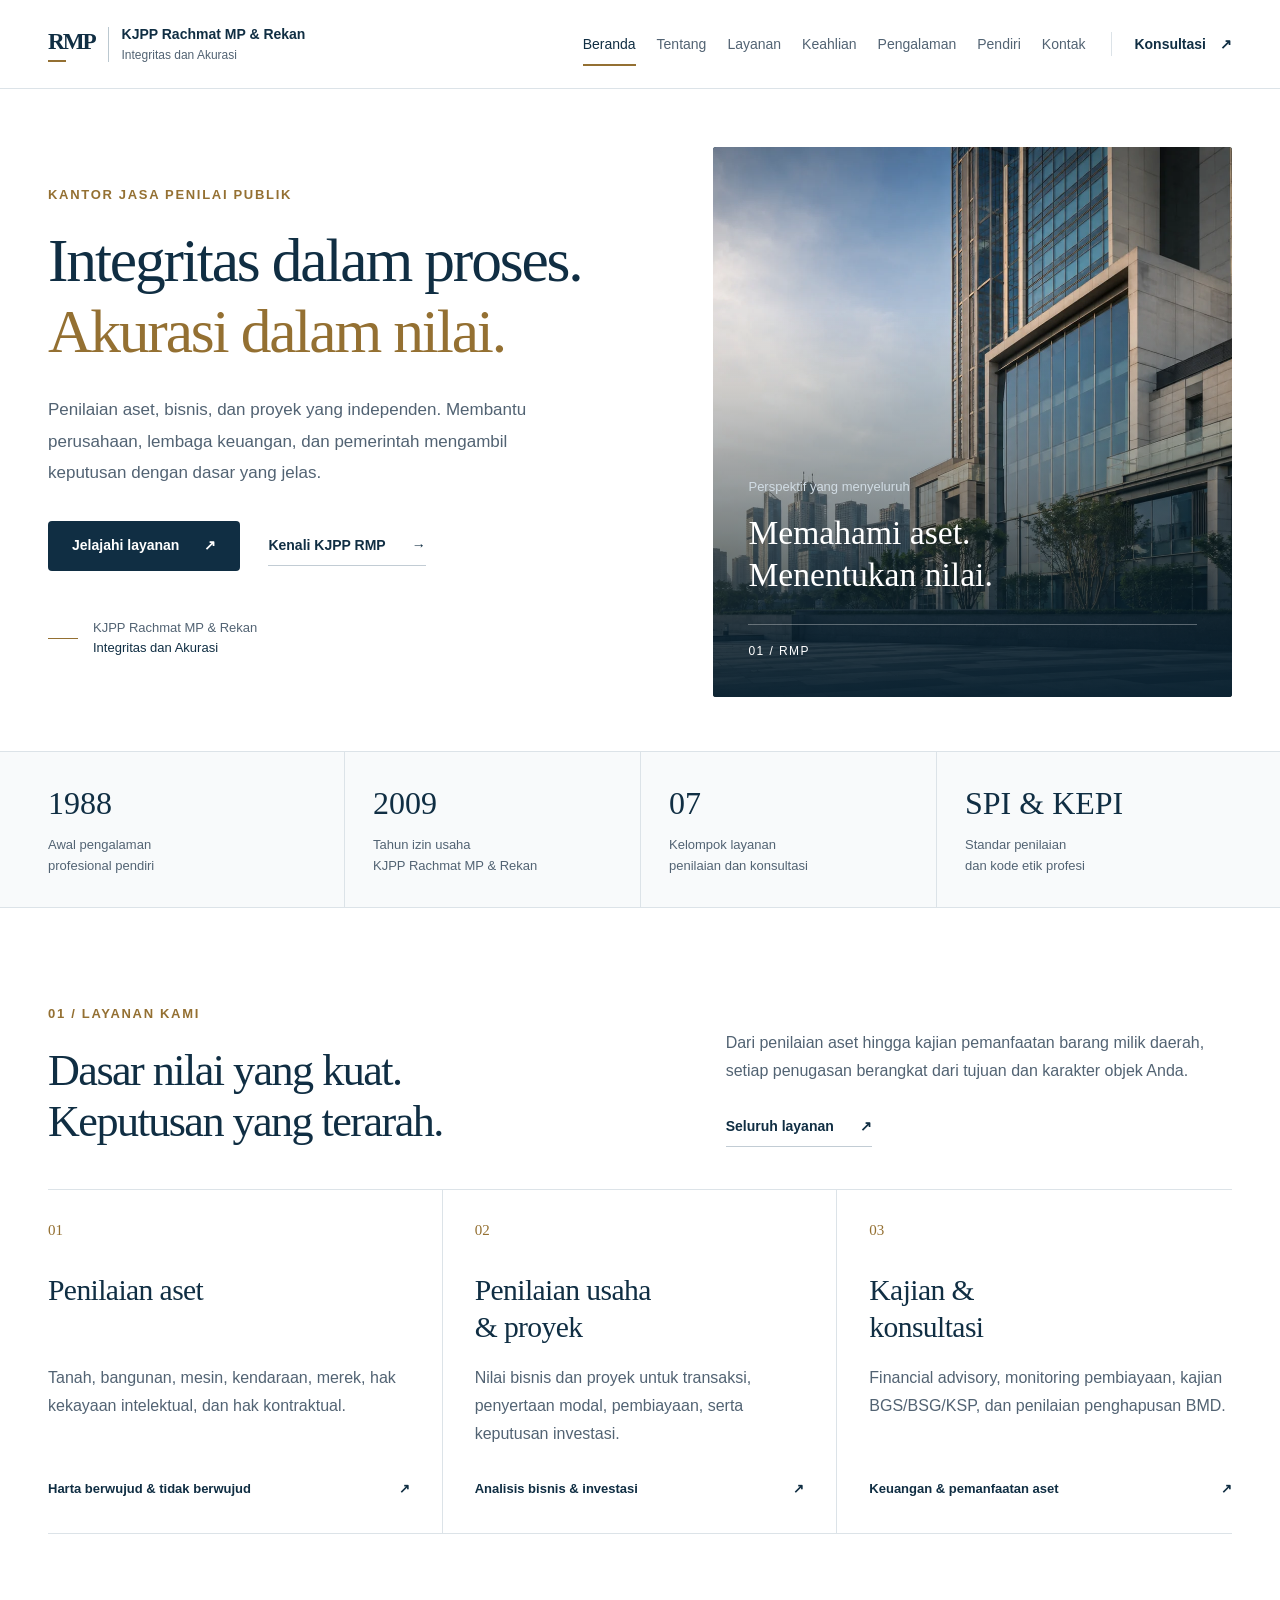
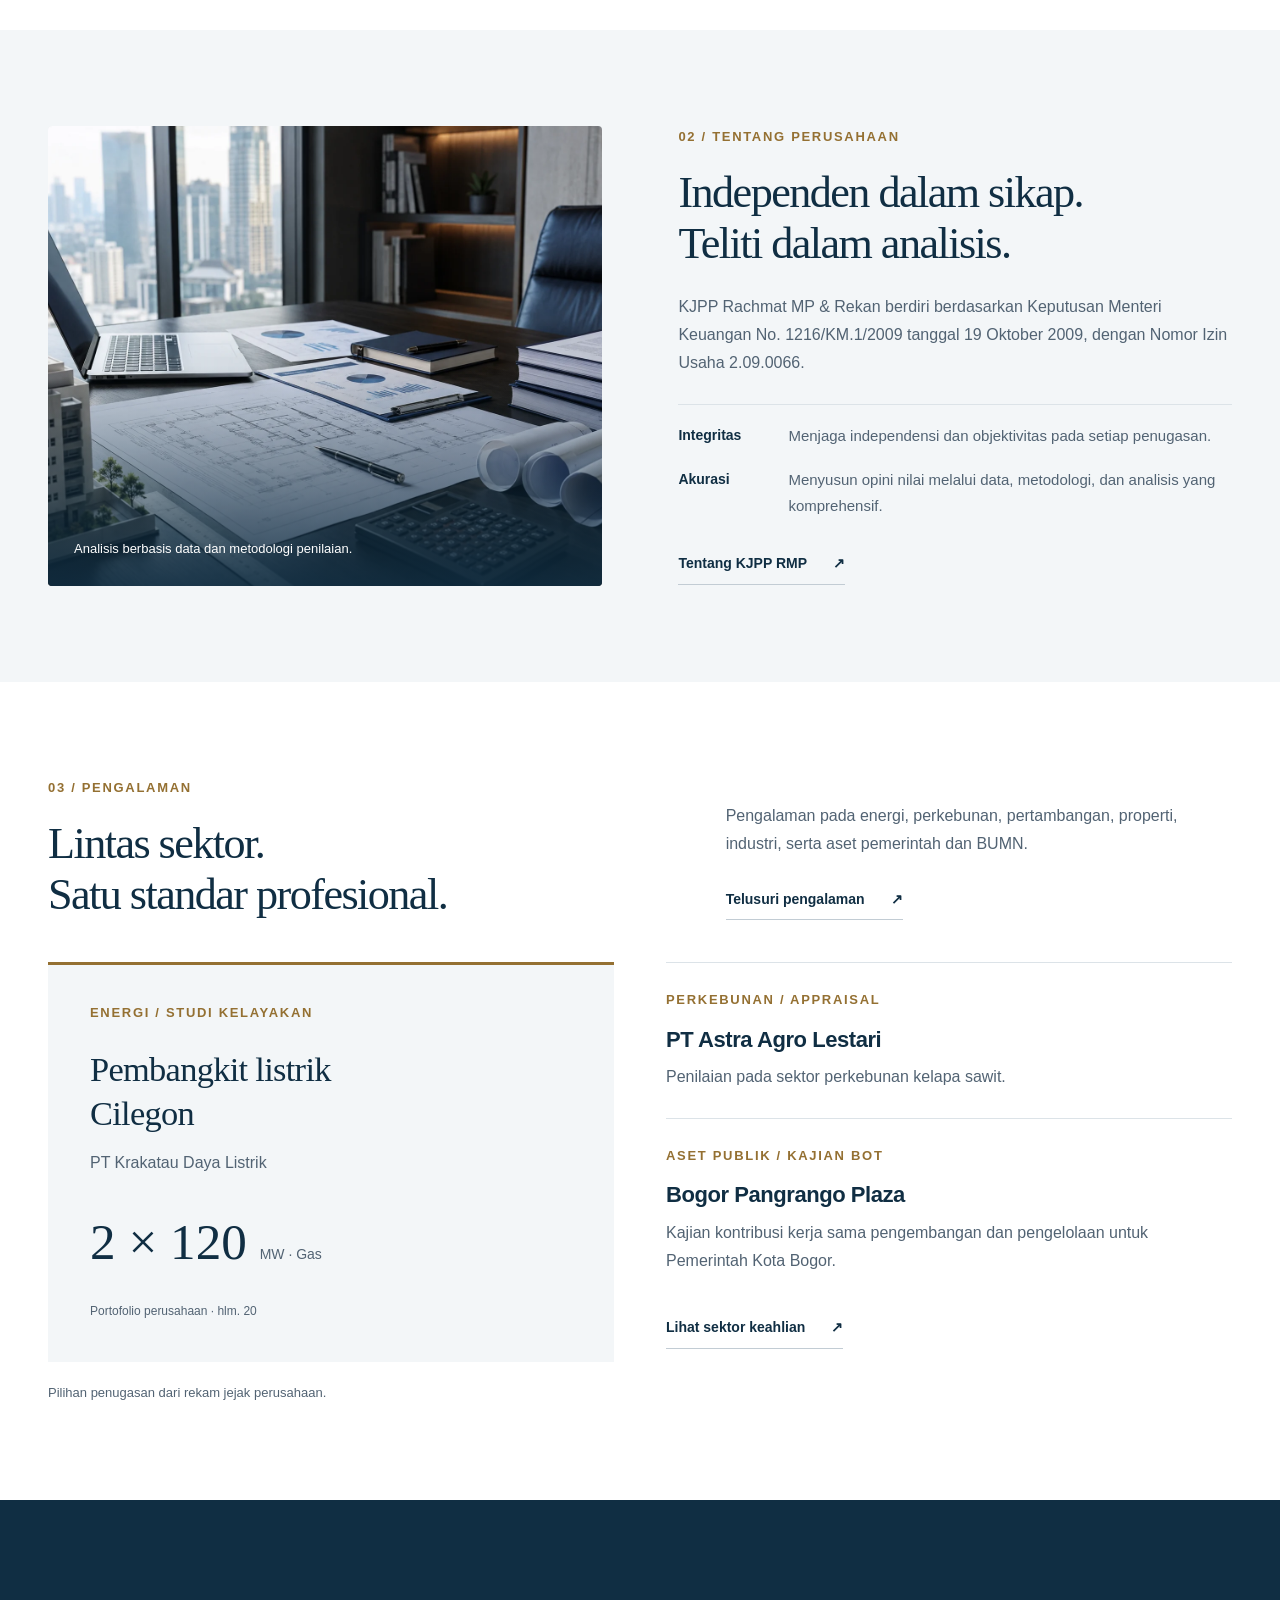
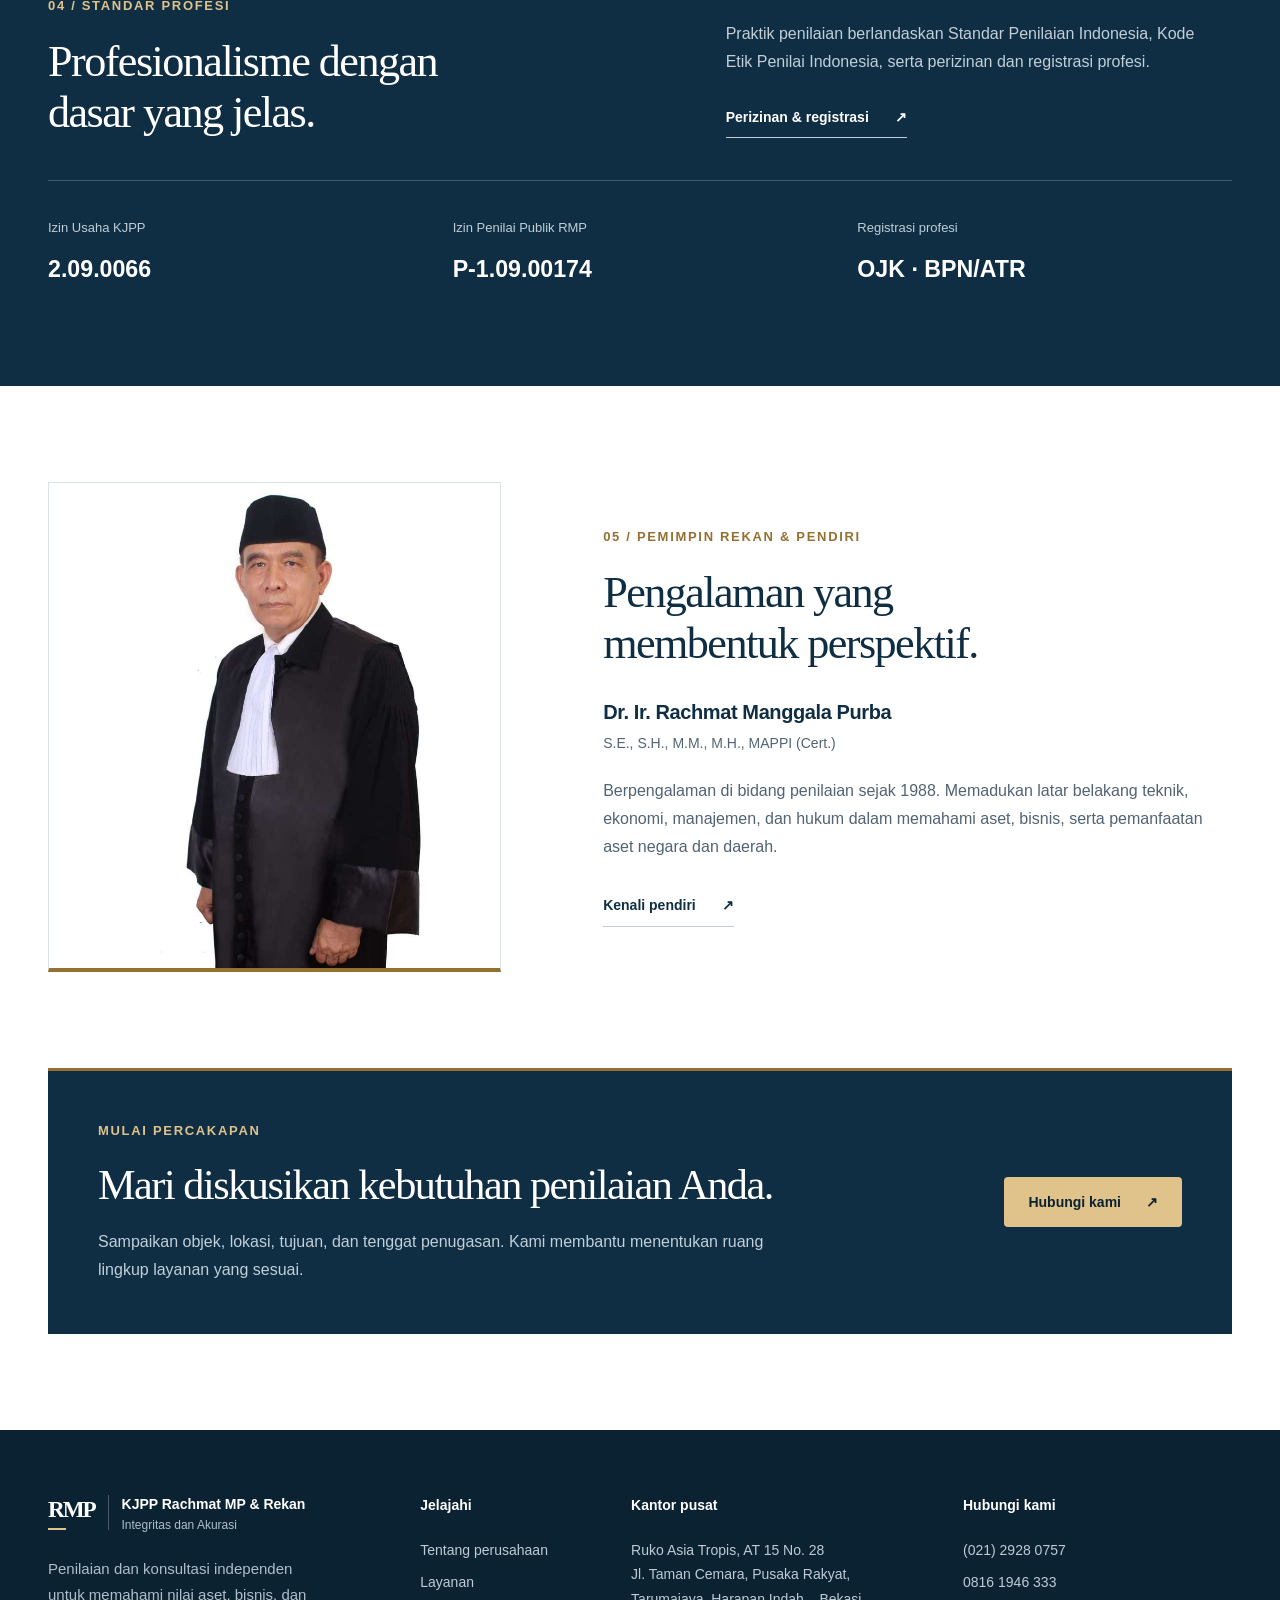
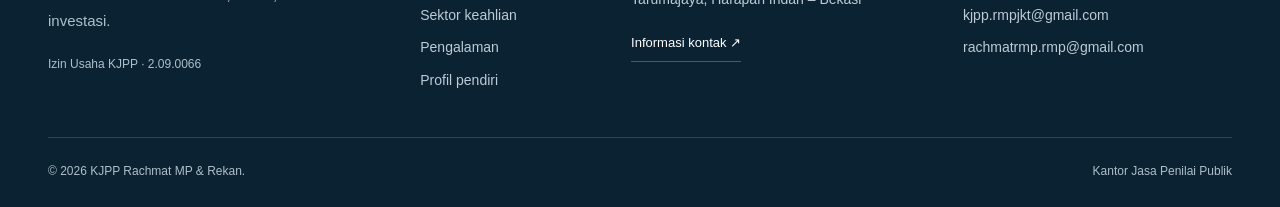
==== commit 69ee6345: "updated" ====
--- a/index.html
+++ b/index.html
@@ -238,7 +238,7 @@
 Dr. Ir. Rachmat Manggala Purba
 </h3>
 <p class="founder-degree">
-S.E., S.H., M.M., MAPPI (Cert.)
+S.E., S.H., M.M., M.H., MAPPI (Cert.)
 </p>
 <p>
 Berpengalaman di bidang penilaian sejak 1988. Memadukan latar belakang teknik, ekonomi, manajemen, dan hukum dalam memahami aset, bisnis, serta pemanfaatan aset negara dan daerah.
